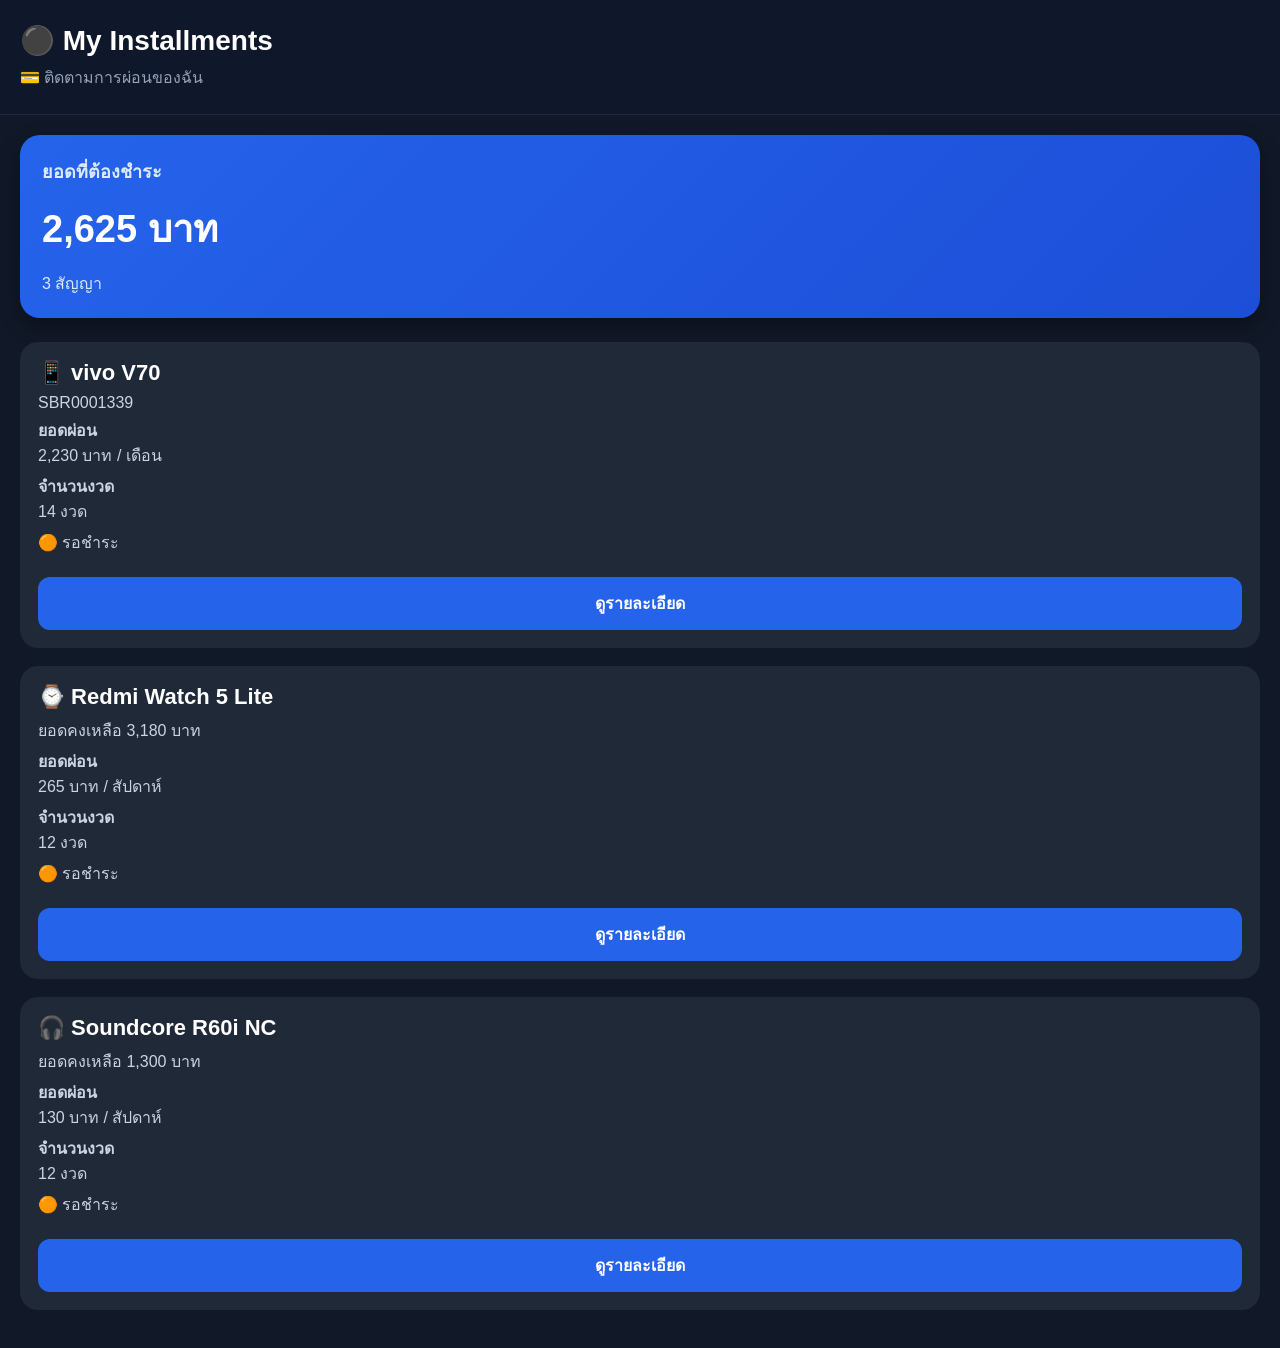
==== index.html @ f00e993f "Create index.html" ====
<!DOCTYPE html>
<html lang="th">
<head>
<meta charset="UTF-8">
<meta name="viewport" content="width=device-width,initial-scale=1">
<title>My Installments</title>
<link rel="stylesheet" href="style.css">
</head>

<body>

<header class="header">
    <h1>⚫ My Installments</h1>
    <p>💳 ติดตามการผ่อนของฉัน</p>
</header>

<main>

<section class="dashboard">

<h2>ยอดที่ต้องชำระ</h2>

<h1 id="totalPay">0 บาท</h1>

<p id="contractCount">0 สัญญา</p>

</section>

<div id="contracts"></div>

</main>

<script src="app.js"></script>

</body>
</html>
---- style.css ----
*{
  margin:0;
  padding:0;
  box-sizing:border-box;
  font-family:Arial,sans-serif;
}

body{
  background:#111827;
  color:#ffffff;
}

.header{
  background:#0f172a;
  padding:24px 20px;
  border-bottom:1px solid #1f2937;
}

.header h1{
  font-size:28px;
  font-weight:700;
}

.header p{
  margin-top:8px;
  color:#94a3b8;
}

main{
  padding:20px;
}

.dashboard{
  background:linear-gradient(135deg,#2563eb,#1d4ed8);
  border-radius:20px;
  padding:22px;
  margin-bottom:24px;
  box-shadow:0 8px 20px rgba(0,0,0,.35);
}

.dashboard h2{
  font-size:18px;
  color:#dbeafe;
}

.dashboard h1{
  font-size:38px;
  margin:12px 0;
}

.dashboard p{
  color:#dbeafe;
}

.card{
  background:#1f2937;
  border-radius:18px;
  padding:18px;
  margin-bottom:18px;
}

.card h2{
  font-size:22px;
  margin-bottom:8px;
}

.card p{
  color:#cbd5e1;
  margin:6px 0;
}

.btn{
  width:100%;
  margin-top:16px;
  padding:14px;
  border:none;
  border-radius:12px;
  background:#2563eb;
  color:#fff;
  font-size:16px;
  font-weight:bold;
}

.btn:active{
  transform:scale(.98);
}
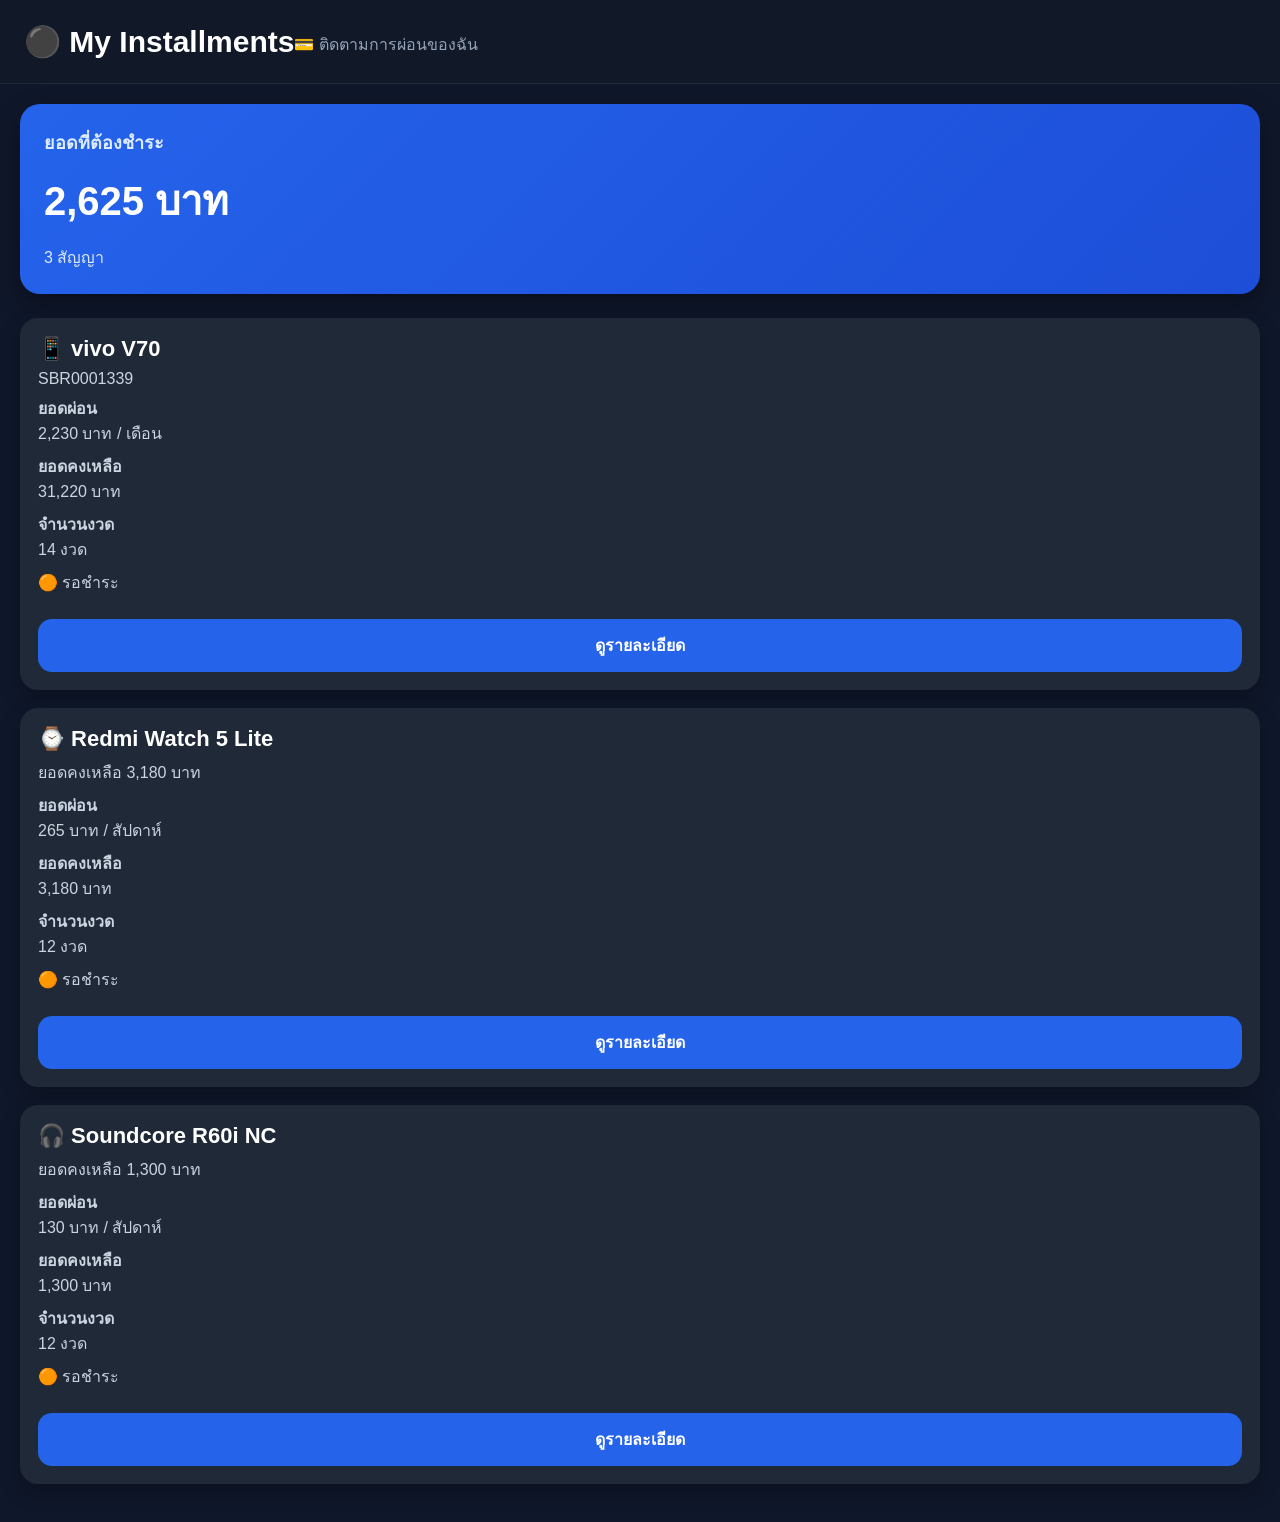
==== commit b15f0b76: "Update index.html" ====
--- a/index.html
+++ b/index.html
@@ -32,5 +32,6 @@
 
 <script src="app.js"></script>
 
+
 </body>
-</html>+</html>
--- a/style.css
+++ b/style.css
@@ -1,86 +1,144 @@
 *{
-  margin:0;
-  padding:0;
-  box-sizing:border-box;
-  font-family:Arial,sans-serif;
+    margin:0;
+    padding:0;
+    box-sizing:border-box;
+    font-family:Arial,sans-serif;
 }
 
 body{
-  background:#111827;
-  color:#ffffff;
+    background:#0f172a;
+    color:#ffffff;
 }
 
 .header{
-  background:#0f172a;
-  padding:24px 20px;
-  border-bottom:1px solid #1f2937;
+    background:#111827;
+    padding:24px;
+    border-bottom:1px solid #1f2937;
 }
 
 .header h1{
-  font-size:28px;
-  font-weight:700;
+    font-size:30px;
+    font-weight:700;
 }
 
 .header p{
-  margin-top:8px;
-  color:#94a3b8;
+    margin-top:6px;
+    color:#94a3b8;
 }
 
 main{
-  padding:20px;
+    padding:20px;
 }
 
 .dashboard{
-  background:linear-gradient(135deg,#2563eb,#1d4ed8);
-  border-radius:20px;
-  padding:22px;
-  margin-bottom:24px;
-  box-shadow:0 8px 20px rgba(0,0,0,.35);
+    background:linear-gradient(135deg,#2563eb,#1d4ed8);
+    border-radius:20px;
+    padding:24px;
+    margin-bottom:24px;
+    box-shadow:0 10px 25px rgba(0,0,0,.35);
 }
 
 .dashboard h2{
-  font-size:18px;
-  color:#dbeafe;
+    font-size:18px;
+    color:#dbeafe;
 }
 
 .dashboard h1{
-  font-size:38px;
-  margin:12px 0;
+    font-size:40px;
+    margin:12px 0;
 }
 
 .dashboard p{
-  color:#dbeafe;
+    color:#dbeafe;
 }
 
 .card{
-  background:#1f2937;
-  border-radius:18px;
-  padding:18px;
-  margin-bottom:18px;
+    background:#1f2937;
+    border-radius:18px;
+    padding:18px;
+    margin-bottom:18px;
+    box-shadow:0 8px 20px rgba(0,0,0,.25);
 }
 
 .card h2{
-  font-size:22px;
-  margin-bottom:8px;
+    font-size:22px;
+    margin-bottom:8px;
 }
 
 .card p{
-  color:#cbd5e1;
-  margin:6px 0;
+    color:#cbd5e1;
+    margin:8px 0;
 }
 
 .btn{
-  width:100%;
-  margin-top:16px;
-  padding:14px;
-  border:none;
-  border-radius:12px;
-  background:#2563eb;
-  color:#fff;
-  font-size:16px;
-  font-weight:bold;
+    width:100%;
+    border:none;
+    border-radius:14px;
+    padding:14px;
+    margin-top:16px;
+    background:#2563eb;
+    color:#fff;
+    font-size:16px;
+    font-weight:bold;
 }
 
 .btn:active{
-  transform:scale(.98);
+    transform:scale(.98);
+}
+.back-btn{
+    width:44px;
+    height:44px;
+    border:none;
+    border-radius:12px;
+    background:#2563eb;
+    color:#fff;
+    font-size:22px;
+    margin-right:14px;
+}
+
+.header{
+    display:flex;
+    align-items:center;
+}
+
+.progress{
+    width:100%;
+    height:12px;
+    background:#1f2937;
+    border-radius:20px;
+    overflow:hidden;
+    margin-top:15px;
+}
+
+#progressBar{
+    width:0%;
+    height:100%;
+    background:#22c55e;
+}
+.back-btn{
+    width:45px;
+    height:45px;
+    border:none;
+    border-radius:12px;
+    background:#2563eb;
+    color:#fff;
+    font-size:22px;
+    margin-right:15px;
+    cursor:pointer;
+}
+
+.progress{
+    width:100%;
+    height:12px;
+    background:#334155;
+    border-radius:50px;
+    overflow:hidden;
+    margin-top:15px;
+}
+
+#progressBar{
+    width:0%;
+    height:100%;
+    background:#22c55e;
+    transition:.3s;
 }
